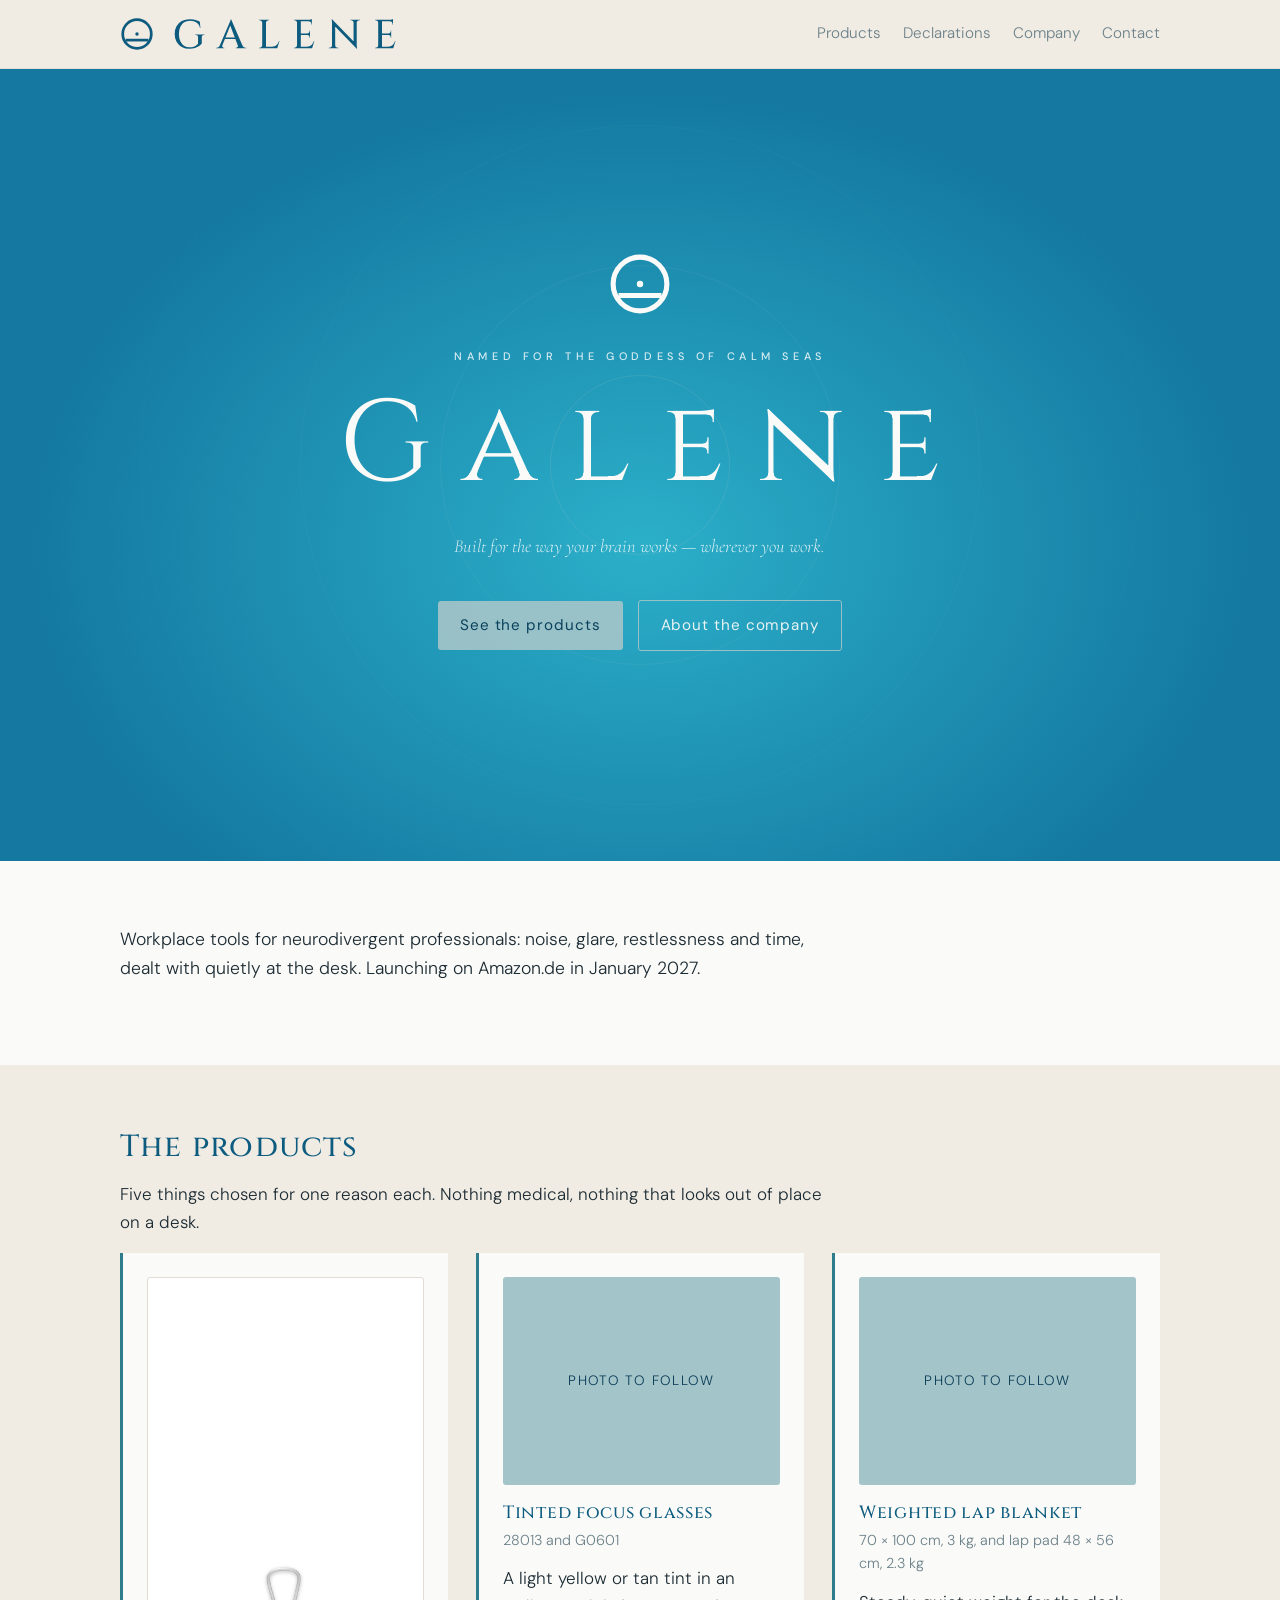
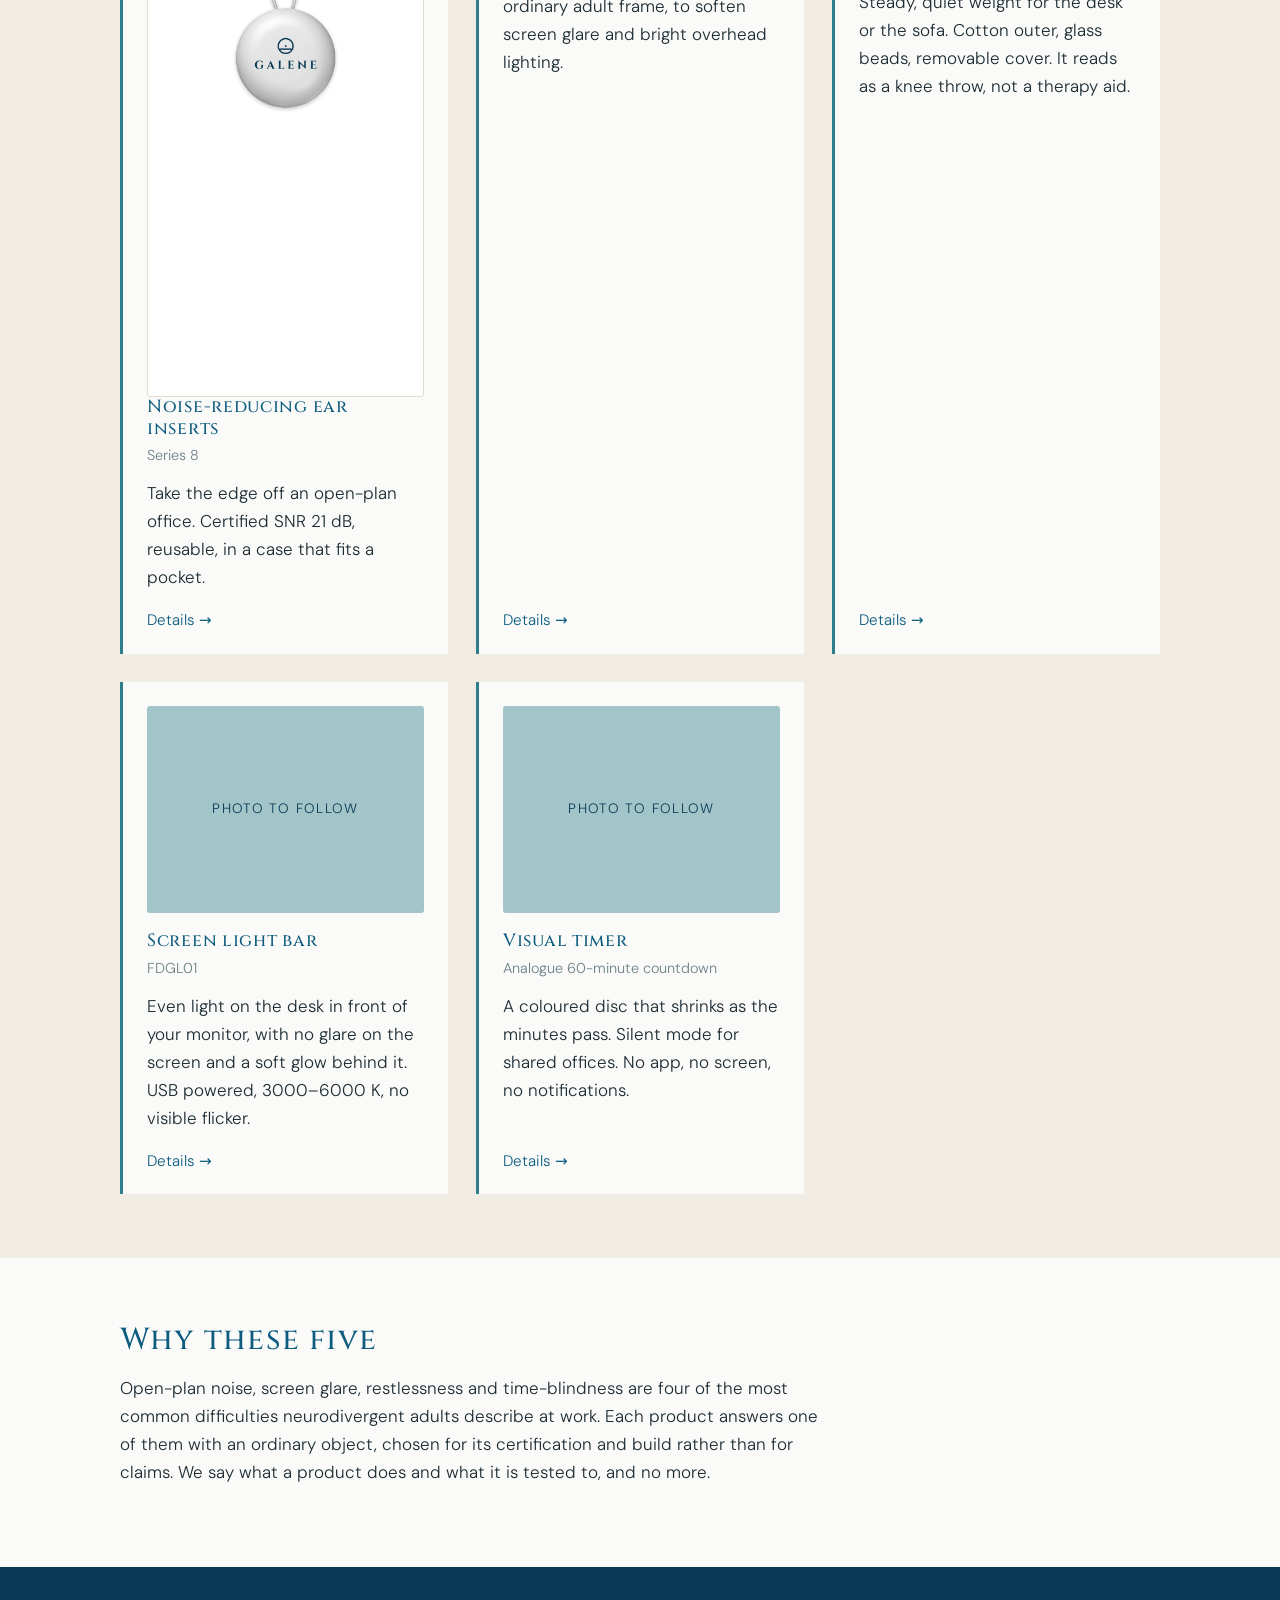
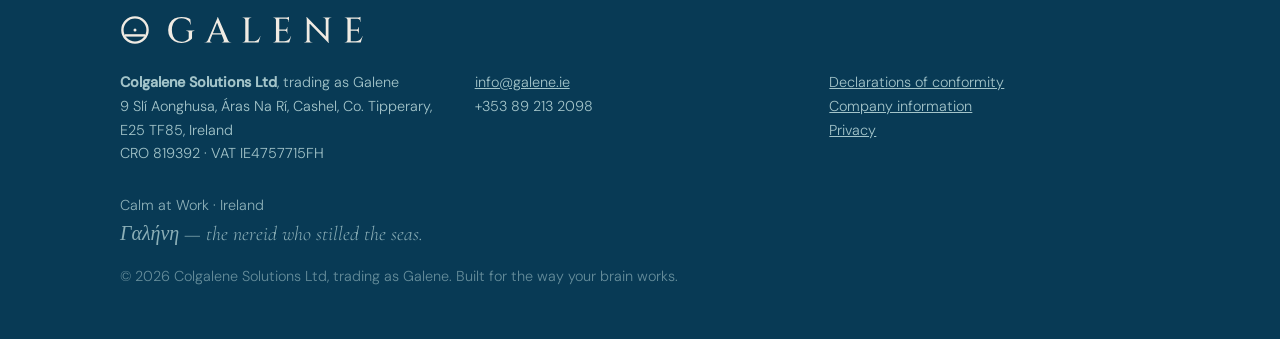
==== index.html @ ad770097 "deploy 4 Nov 2026 (images)" ====
<!doctype html><html lang="en"><head><meta charset="utf-8"><meta name="viewport" content="width=device-width,initial-scale=1">
<title>Galene — built for the way your brain works</title><meta name="description" content="Workplace tools for neurodivergent professionals. Ear inserts, tinted focus glasses, weighted lap blanket, screen light bar and visual timer. Launching on Amazon.de January 2027."><link rel="canonical" href="https://galene.ie/">
<link rel="icon" href="/assets/img/favicon.ico" sizes="32x32"><link rel="icon" href="/assets/img/favicon-32.svg" type="image/svg+xml"><link rel="apple-touch-icon" href="/assets/img/icon-180.png">
<link rel="stylesheet" href="/assets/fonts/fonts.css">
<style>
:root{--tide:#0D5C7F;--tide-mid:#1680A6;--deep:#083A55;--teal:#2E7D8C;--seafoam:#A3C4C9;--linen:#F0EBE3;--white:#FAFAF8;--stone:#6B8089;--ink:#1C2B33;--sand:#C4A882}
*{box-sizing:border-box}
body{margin:0;background:var(--linen);color:var(--ink);font:300 17px/1.65 "DM Sans",system-ui,sans-serif}
h1,h2,h3{font-family:Cinzel,serif;font-weight:500;color:var(--tide);letter-spacing:.04em;line-height:1.2;margin:0 0 .5em}
h1{font-size:clamp(1.9rem,4vw,2.9rem)}h2{font-size:clamp(1.4rem,2.6vw,1.9rem)}h3{font-size:1.1rem}
a{color:var(--tide)}p{margin:0 0 1em}
.wrap{max-width:1080px;margin:0 auto;padding:0 20px}
header{background:var(--linen);border-bottom:1px solid #e2dcd2;position:sticky;top:0;z-index:5}
.hdr{display:flex;align-items:center;justify-content:space-between;height:68px;gap:16px}
.hdr img{height:34px;display:block}
nav{display:flex;gap:22px;font-size:.95rem}nav a{color:var(--stone);text-decoration:none}nav a:hover,nav a.on{color:var(--tide)}
.hero{background:radial-gradient(ellipse at 50% 60%,#2BAFC9 0%,#1478A0 68%);color:var(--white);position:relative;overflow:hidden;padding:88px 0 96px}.hero .wrap{position:relative}
.hero h1{color:var(--white)}.hero p{max-width:40rem;font-size:1.15rem;opacity:.92}
.ripples{position:absolute;inset:0;display:flex;align-items:center;justify-content:center;pointer-events:none}.ripple{position:absolute;border-radius:50%;border:1px solid rgba(163,196,201,.18)}.ripple:nth-child(1){width:180px;height:180px}.ripple:nth-child(2){width:400px;height:400px;opacity:.55}.ripple:nth-child(3){width:680px;height:680px;opacity:.28}.ripple:nth-child(4){width:1000px;height:1000px;opacity:.12}.hero-home{min-height:88vh;display:flex;align-items:center;text-align:center}.hero-home .wrap{display:flex;flex-direction:column;align-items:center}.hero-mark{width:64px;height:64px;margin-bottom:32px}.hero-title{font-family:Cinzel,serif;font-weight:400;font-size:clamp(3.2rem,9vw,8rem);letter-spacing:.28em;color:var(--white);line-height:1;margin:0 0 28px;padding-left:.28em}.hero-sub{font-family:"Cormorant Garamond",serif;font-style:italic;font-weight:300;font-size:clamp(1.25rem,2.5vw,1.9rem);color:rgba(255,255,255,.88);line-height:1.55;max-width:540px;margin:0 auto 40px}.quote{font-family:"Cormorant Garamond",serif;font-style:italic;font-size:1.25rem;color:var(--stone)}
.eyebrow{font-size:.68rem;font-weight:500;letter-spacing:.42em;text-transform:uppercase;color:rgba(255,255,255,.82);margin-bottom:22px}
.btn{display:inline-block;padding:12px 22px;border-radius:3px;text-decoration:none;font-weight:400;letter-spacing:.06em;font-size:.95rem}
.btn-sea{background:var(--seafoam);color:var(--deep)}.btn-sea:hover{background:var(--white)}
.btn-dark{background:var(--tide);color:var(--white)}.btn-dark:hover{background:var(--teal)}
.btn-ghost{border:1px solid var(--seafoam);color:var(--white)}.btn-ghost:hover{border-color:var(--white)}
.btn[aria-disabled]{opacity:.55;cursor:default}
section{padding:64px 0}section.alt{background:var(--white)}
.grid{display:grid;gap:28px;grid-template-columns:repeat(auto-fit,minmax(260px,1fr))}
.card{background:var(--white);border-left:3px solid var(--teal);padding:24px 24px 20px;display:flex;flex-direction:column}
.card h3{margin-bottom:.25em}.card .sub{color:var(--stone);font-size:.9rem;margin-bottom:.8em}.card p{flex:1}
.card a.more{text-decoration:none;font-size:.95rem}
.ph{background:var(--seafoam);aspect-ratio:4/3;border-radius:3px;display:flex;align-items:center;justify-content:center;color:var(--deep);font-size:.85rem;letter-spacing:.1em;text-transform:uppercase;margin-bottom:18px}
.ph-img{width:100%;aspect-ratio:4/3;object-fit:contain;background:#fff;border-radius:3px;border:1px solid #e2dcd2;display:block}.pfig{margin:0}.pfig img{width:100%;height:auto;aspect-ratio:1;object-fit:contain;background:#fff;border-radius:3px;border:1px solid #e2dcd2;display:block}.pfig figcaption{margin-top:8px}
dl.facts{display:grid;grid-template-columns:max-content 1fr;gap:8px 22px;margin:0}dl.facts dt{color:var(--stone);font-weight:400}dl.facts dd{margin:0}
.note{background:var(--white);border-left:3px solid var(--sand);padding:16px 20px;margin:24px 0}
table{border-collapse:collapse;width:100%;font-size:.95rem}th,td{text-align:left;vertical-align:top;padding:10px 12px;border-bottom:1px solid #e2dcd2}th{color:var(--stone);font-weight:400}
footer{background:var(--deep);color:var(--seafoam);padding:48px 0 36px;font-size:.9rem}
footer img{height:30px;margin-bottom:18px}footer a{color:var(--seafoam)}footer .cols{display:grid;gap:24px;grid-template-columns:repeat(auto-fit,minmax(220px,1fr))}
.small{font-size:.85rem;color:var(--stone)}
@media(max-width:720px){.hero-home{min-height:70vh}.hdr{height:auto;padding:10px 20px;flex-wrap:wrap}.hdr img{height:24px}nav{gap:12px;font-size:.82rem;flex-wrap:wrap}.hero{padding:60px 0 64px}.rings{display:none}dl.facts{grid-template-columns:1fr}}
</style></head><body>
<header><div class="wrap hdr"><a href="/"><img src="/assets/img/galene-lockup-horizontal-tide.svg" alt="Galene"></a><nav><a href="/products/">Products</a><a href="/doc/">Declarations</a><a href="/company/">Company</a><a href="/contact/">Contact</a></nav></div></header>
<div class="hero hero-home"><div class="ripples" aria-hidden="true"><div class="ripple"></div><div class="ripple"></div><div class="ripple"></div><div class="ripple"></div></div><div class="wrap"><svg class="hero-mark" viewBox="0 0 100 100" aria-hidden="true"><circle cx="50" cy="50" r="42" fill="none" stroke="#FAFAF8" stroke-width="8"/><line x1="16.534" y1="68" x2="83.466" y2="68" stroke="#FAFAF8" stroke-width="8"/><circle cx="50" cy="50" r="5" fill="#FAFAF8"/></svg><div class="eyebrow">Named for the goddess of calm seas</div><h1 class="hero-title">Galene</h1><p class="hero-sub">Built for the way your brain works — wherever you work.</p><p><a class="btn btn-sea" href="/products/">See the products</a> &nbsp; <a class="btn btn-ghost" href="/company/">About the company</a></p></div></div><section class="alt"><div class="wrap"><p style="max-width:44rem;font-size:1.1rem">Workplace tools for neurodivergent professionals: noise, glare, restlessness and time, dealt with quietly at the desk. Launching on Amazon.de in January 2027.</p></div></section><section><div class="wrap"><h2>The products</h2><p style="max-width:44rem">Five things chosen for one reason each. Nothing medical, nothing that looks out of place on a desk.</p><div class="grid"><div class="card"><img class="ph-img" src="/assets/img/products/ear-inserts-card.jpg" alt="Noise-reducing ear inserts" loading="lazy" width="960" height="720"><h3>Noise-reducing ear inserts</h3><div class="sub">Series 8</div><p>Take the edge off an open-plan office. Certified SNR 21 dB, reusable, in a case that fits a pocket.</p><a class="more" href="/products/ear-inserts/">Details →</a></div><div class="card"><div class="ph">Photo to follow</div><h3>Tinted focus glasses</h3><div class="sub">28013 and G0601</div><p>A light yellow or tan tint in an ordinary adult frame, to soften screen glare and bright overhead lighting.</p><a class="more" href="/products/focus-glasses/">Details →</a></div><div class="card"><div class="ph">Photo to follow</div><h3>Weighted lap blanket</h3><div class="sub">70 × 100 cm, 3 kg, and lap pad 48 × 56 cm, 2.3 kg</div><p>Steady, quiet weight for the desk or the sofa. Cotton outer, glass beads, removable cover. It reads as a knee throw, not a therapy aid.</p><a class="more" href="/products/weighted-lap-blanket/">Details →</a></div><div class="card"><div class="ph">Photo to follow</div><h3>Screen light bar</h3><div class="sub">FDGL01</div><p>Even light on the desk in front of your monitor, with no glare on the screen and a soft glow behind it. USB powered, 3000–6000 K, no visible flicker.</p><a class="more" href="/products/screen-light-bar/">Details →</a></div><div class="card"><div class="ph">Photo to follow</div><h3>Visual timer</h3><div class="sub">Analogue 60-minute countdown</div><p>A coloured disc that shrinks as the minutes pass. Silent mode for shared offices. No app, no screen, no notifications.</p><a class="more" href="/products/visual-timer/">Details →</a></div></div></div></section><section class="alt"><div class="wrap"><h2>Why these five</h2><p style="max-width:44rem">Open-plan noise, screen glare, restlessness and time-blindness are four of the most common difficulties neurodivergent adults describe at work. Each product answers one of them with an ordinary object, chosen for its certification and build rather than for claims. We say what a product does and what it is tested to, and no more.</p></div></section>
<footer><div class="wrap"><img src="/assets/img/galene-lockup-horizontal-linen.svg" alt="Galene"><div class="cols">
<div><strong>Colgalene Solutions Ltd</strong>, trading as Galene<br>9 Slí Aonghusa, Áras Na Rí, Cashel, Co. Tipperary, E25 TF85, Ireland<br>CRO 819392 · VAT IE4757715FH</div>
<div><a href="mailto:info@galene.ie">info@galene.ie</a><br>+353 89 213 2098</div>
<div><a href="/doc/">Declarations of conformity</a><br><a href="/company/">Company information</a><br><a href="/privacy/">Privacy</a></div>
</div><p style="margin-top:28px;opacity:.85">Calm at Work · Ireland<br><span class="quote" style="color:var(--seafoam)">Γαλήνη — the nereid who stilled the seas.</span></p><p style="opacity:.6">© 2026 Colgalene Solutions Ltd, trading as Galene. Built for the way your brain works.</p></div></footer>
</body></html>
---- assets/fonts/fonts.css ----
/* latin-ext */
@font-face {
  font-family: 'Cinzel';
  font-style: normal;
  font-weight: 400;
  font-display: swap;
  src:url(/assets/fonts/Cinzel-normal-400-latin-ext.woff2) format('woff2');
  unicode-range: U+0100-02BA, U+02BD-02C5, U+02C7-02CC, U+02CE-02D7, U+02DD-02FF, U+0304, U+0308, U+0329, U+1D00-1DBF, U+1E00-1E9F, U+1EF2-1EFF, U+2020, U+20A0-20AB, U+20AD-20C4, U+2113, U+2C60-2C7F, U+A720-A7FF;
}
/* latin */
@font-face {
  font-family: 'Cinzel';
  font-style: normal;
  font-weight: 400;
  font-display: swap;
  src:url(/assets/fonts/Cinzel-normal-400-latin.woff2) format('woff2');
  unicode-range: U+0000-00FF, U+0131, U+0152-0153, U+02BB-02BC, U+02C6, U+02DA, U+02DC, U+0304, U+0308, U+0329, U+2000-206F, U+20AC, U+2122, U+2191, U+2193, U+2212, U+2215, U+FEFF, U+FFFD;
}
/* latin-ext */
@font-face {
  font-family: 'Cinzel';
  font-style: normal;
  font-weight: 500;
  font-display: swap;
  src:url(/assets/fonts/Cinzel-normal-500-latin-ext.woff2) format('woff2');
  unicode-range: U+0100-02BA, U+02BD-02C5, U+02C7-02CC, U+02CE-02D7, U+02DD-02FF, U+0304, U+0308, U+0329, U+1D00-1DBF, U+1E00-1E9F, U+1EF2-1EFF, U+2020, U+20A0-20AB, U+20AD-20C4, U+2113, U+2C60-2C7F, U+A720-A7FF;
}
/* latin */
@font-face {
  font-family: 'Cinzel';
  font-style: normal;
  font-weight: 500;
  font-display: swap;
  src:url(/assets/fonts/Cinzel-normal-500-latin.woff2) format('woff2');
  unicode-range: U+0000-00FF, U+0131, U+0152-0153, U+02BB-02BC, U+02C6, U+02DA, U+02DC, U+0304, U+0308, U+0329, U+2000-206F, U+20AC, U+2122, U+2191, U+2193, U+2212, U+2215, U+FEFF, U+FFFD;
}
/* latin-ext */
@font-face {
  font-family: 'Cinzel';
  font-style: normal;
  font-weight: 700;
  font-display: swap;
  src:url(/assets/fonts/Cinzel-normal-700-latin-ext.woff2) format('woff2');
  unicode-range: U+0100-02BA, U+02BD-02C5, U+02C7-02CC, U+02CE-02D7, U+02DD-02FF, U+0304, U+0308, U+0329, U+1D00-1DBF, U+1E00-1E9F, U+1EF2-1EFF, U+2020, U+20A0-20AB, U+20AD-20C4, U+2113, U+2C60-2C7F, U+A720-A7FF;
}
/* latin */
@font-face {
  font-family: 'Cinzel';
  font-style: normal;
  font-weight: 700;
  font-display: swap;
  src:url(/assets/fonts/Cinzel-normal-700-latin.woff2) format('woff2');
  unicode-range: U+0000-00FF, U+0131, U+0152-0153, U+02BB-02BC, U+02C6, U+02DA, U+02DC, U+0304, U+0308, U+0329, U+2000-206F, U+20AC, U+2122, U+2191, U+2193, U+2212, U+2215, U+FEFF, U+FFFD;
}
/* latin-ext */
@font-face {
  font-family: 'Cormorant Garamond';
  font-style: italic;
  font-weight: 300;
  font-display: swap;
  src:url(/assets/fonts/CormorantGaramond-italic-300-latin-ext.woff2) format('woff2');
  unicode-range: U+0100-02BA, U+02BD-02C5, U+02C7-02CC, U+02CE-02D7, U+02DD-02FF, U+0304, U+0308, U+0329, U+1D00-1DBF, U+1E00-1E9F, U+1EF2-1EFF, U+2020, U+20A0-20AB, U+20AD-20C4, U+2113, U+2C60-2C7F, U+A720-A7FF;
}
/* latin */
@font-face {
  font-family: 'Cormorant Garamond';
  font-style: italic;
  font-weight: 300;
  font-display: swap;
  src:url(/assets/fonts/CormorantGaramond-italic-300-latin.woff2) format('woff2');
  unicode-range: U+0000-00FF, U+0131, U+0152-0153, U+02BB-02BC, U+02C6, U+02DA, U+02DC, U+0304, U+0308, U+0329, U+2000-206F, U+20AC, U+2122, U+2191, U+2193, U+2212, U+2215, U+FEFF, U+FFFD;
}
/* latin-ext */
@font-face {
  font-family: 'DM Sans';
  font-style: normal;
  font-weight: 300;
  font-display: swap;
  src:url(/assets/fonts/DMSans-normal-300-latin-ext.woff2) format('woff2');
  unicode-range: U+0100-02BA, U+02BD-02C5, U+02C7-02CC, U+02CE-02D7, U+02DD-02FF, U+0304, U+0308, U+0329, U+1D00-1DBF, U+1E00-1E9F, U+1EF2-1EFF, U+2020, U+20A0-20AB, U+20AD-20C4, U+2113, U+2C60-2C7F, U+A720-A7FF;
}
/* latin */
@font-face {
  font-family: 'DM Sans';
  font-style: normal;
  font-weight: 300;
  font-display: swap;
  src:url(/assets/fonts/DMSans-normal-300-latin.woff2) format('woff2');
  unicode-range: U+0000-00FF, U+0131, U+0152-0153, U+02BB-02BC, U+02C6, U+02DA, U+02DC, U+0304, U+0308, U+0329, U+2000-206F, U+20AC, U+2122, U+2191, U+2193, U+2212, U+2215, U+FEFF, U+FFFD;
}
/* latin-ext */
@font-face {
  font-family: 'DM Sans';
  font-style: normal;
  font-weight: 400;
  font-display: swap;
  src:url(/assets/fonts/DMSans-normal-400-latin-ext.woff2) format('woff2');
  unicode-range: U+0100-02BA, U+02BD-02C5, U+02C7-02CC, U+02CE-02D7, U+02DD-02FF, U+0304, U+0308, U+0329, U+1D00-1DBF, U+1E00-1E9F, U+1EF2-1EFF, U+2020, U+20A0-20AB, U+20AD-20C4, U+2113, U+2C60-2C7F, U+A720-A7FF;
}
/* latin */
@font-face {
  font-family: 'DM Sans';
  font-style: normal;
  font-weight: 400;
  font-display: swap;
  src:url(/assets/fonts/DMSans-normal-400-latin.woff2) format('woff2');
  unicode-range: U+0000-00FF, U+0131, U+0152-0153, U+02BB-02BC, U+02C6, U+02DA, U+02DC, U+0304, U+0308, U+0329, U+2000-206F, U+20AC, U+2122, U+2191, U+2193, U+2212, U+2215, U+FEFF, U+FFFD;
}
/* latin-ext */
@font-face {
  font-family: 'DM Sans';
  font-style: normal;
  font-weight: 500;
  font-display: swap;
  src:url(/assets/fonts/DMSans-normal-500-latin-ext.woff2) format('woff2');
  unicode-range: U+0100-02BA, U+02BD-02C5, U+02C7-02CC, U+02CE-02D7, U+02DD-02FF, U+0304, U+0308, U+0329, U+1D00-1DBF, U+1E00-1E9F, U+1EF2-1EFF, U+2020, U+20A0-20AB, U+20AD-20C4, U+2113, U+2C60-2C7F, U+A720-A7FF;
}
/* latin */
@font-face {
  font-family: 'DM Sans';
  font-style: normal;
  font-weight: 500;
  font-display: swap;
  src:url(/assets/fonts/DMSans-normal-500-latin.woff2) format('woff2');
  unicode-range: U+0000-00FF, U+0131, U+0152-0153, U+02BB-02BC, U+02C6, U+02DA, U+02DC, U+0304, U+0308, U+0329, U+2000-206F, U+20AC, U+2122, U+2191, U+2193, U+2212, U+2215, U+FEFF, U+FFFD;
}
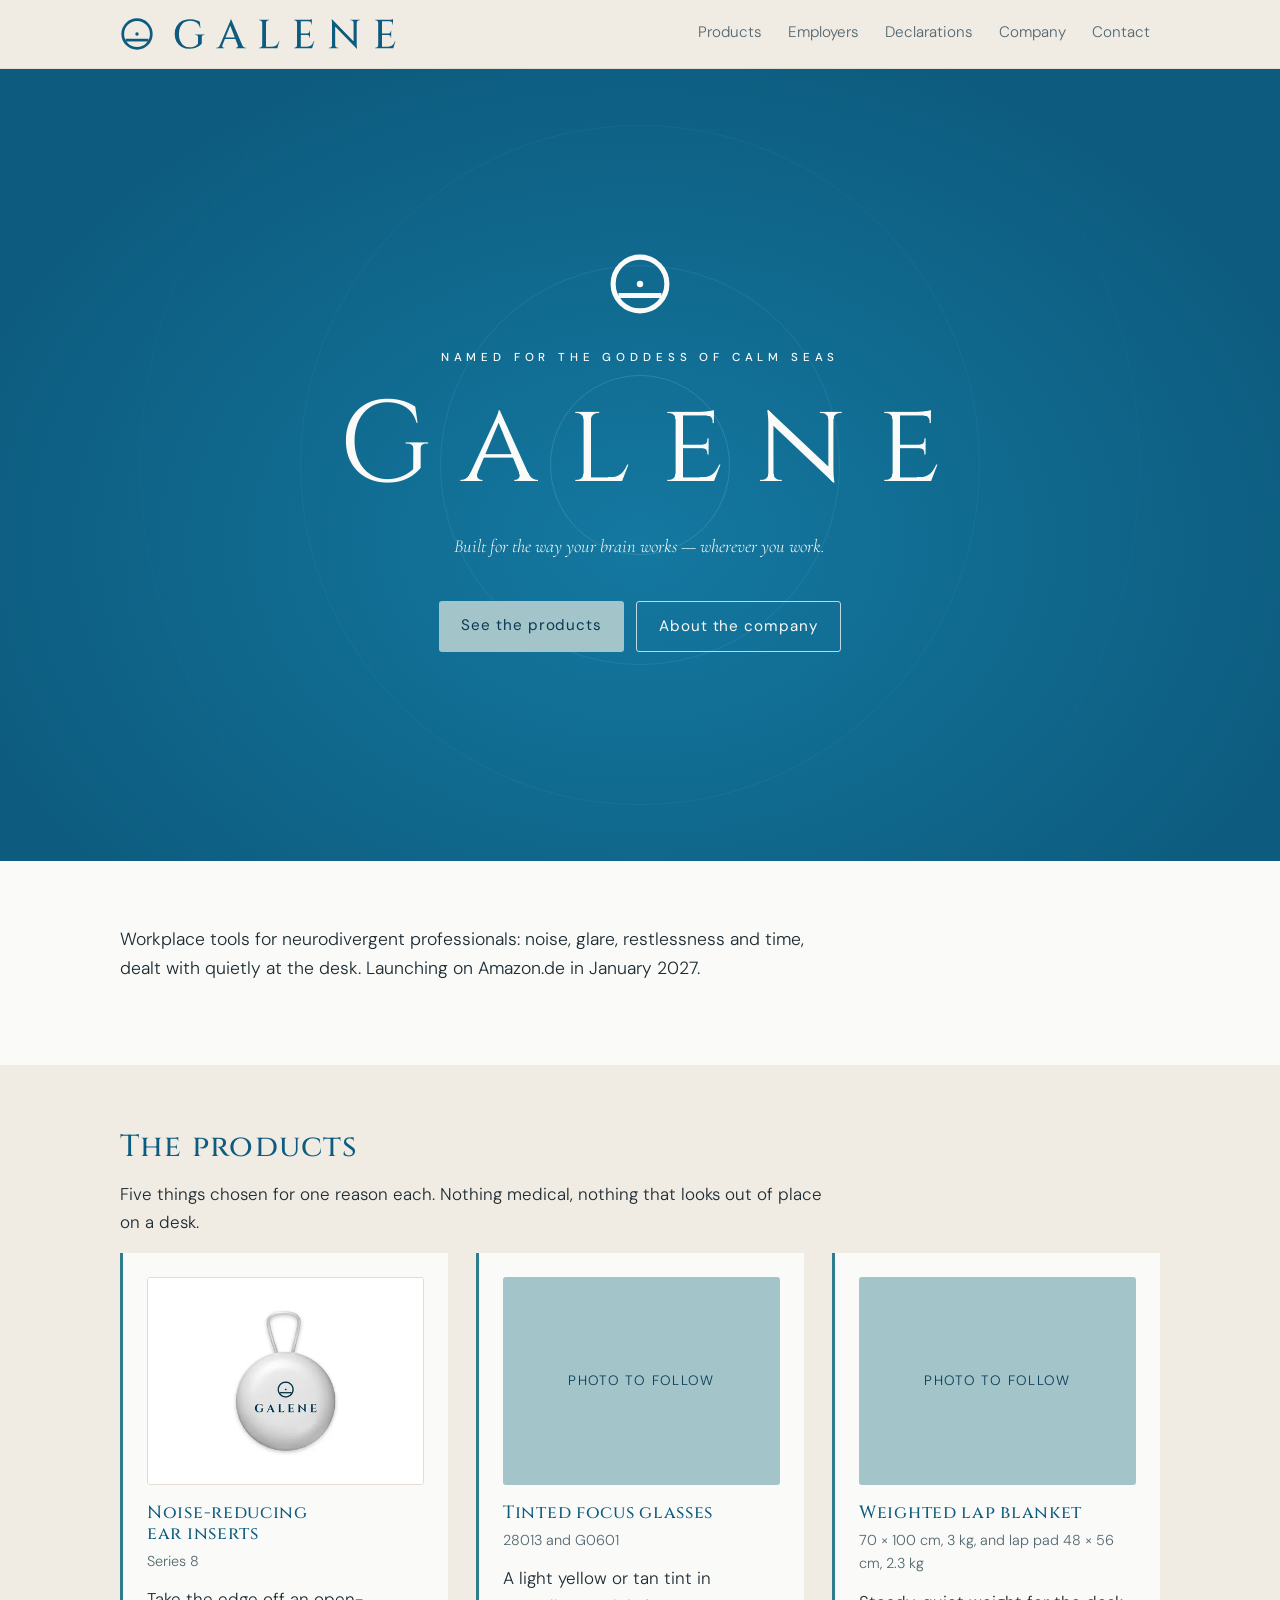
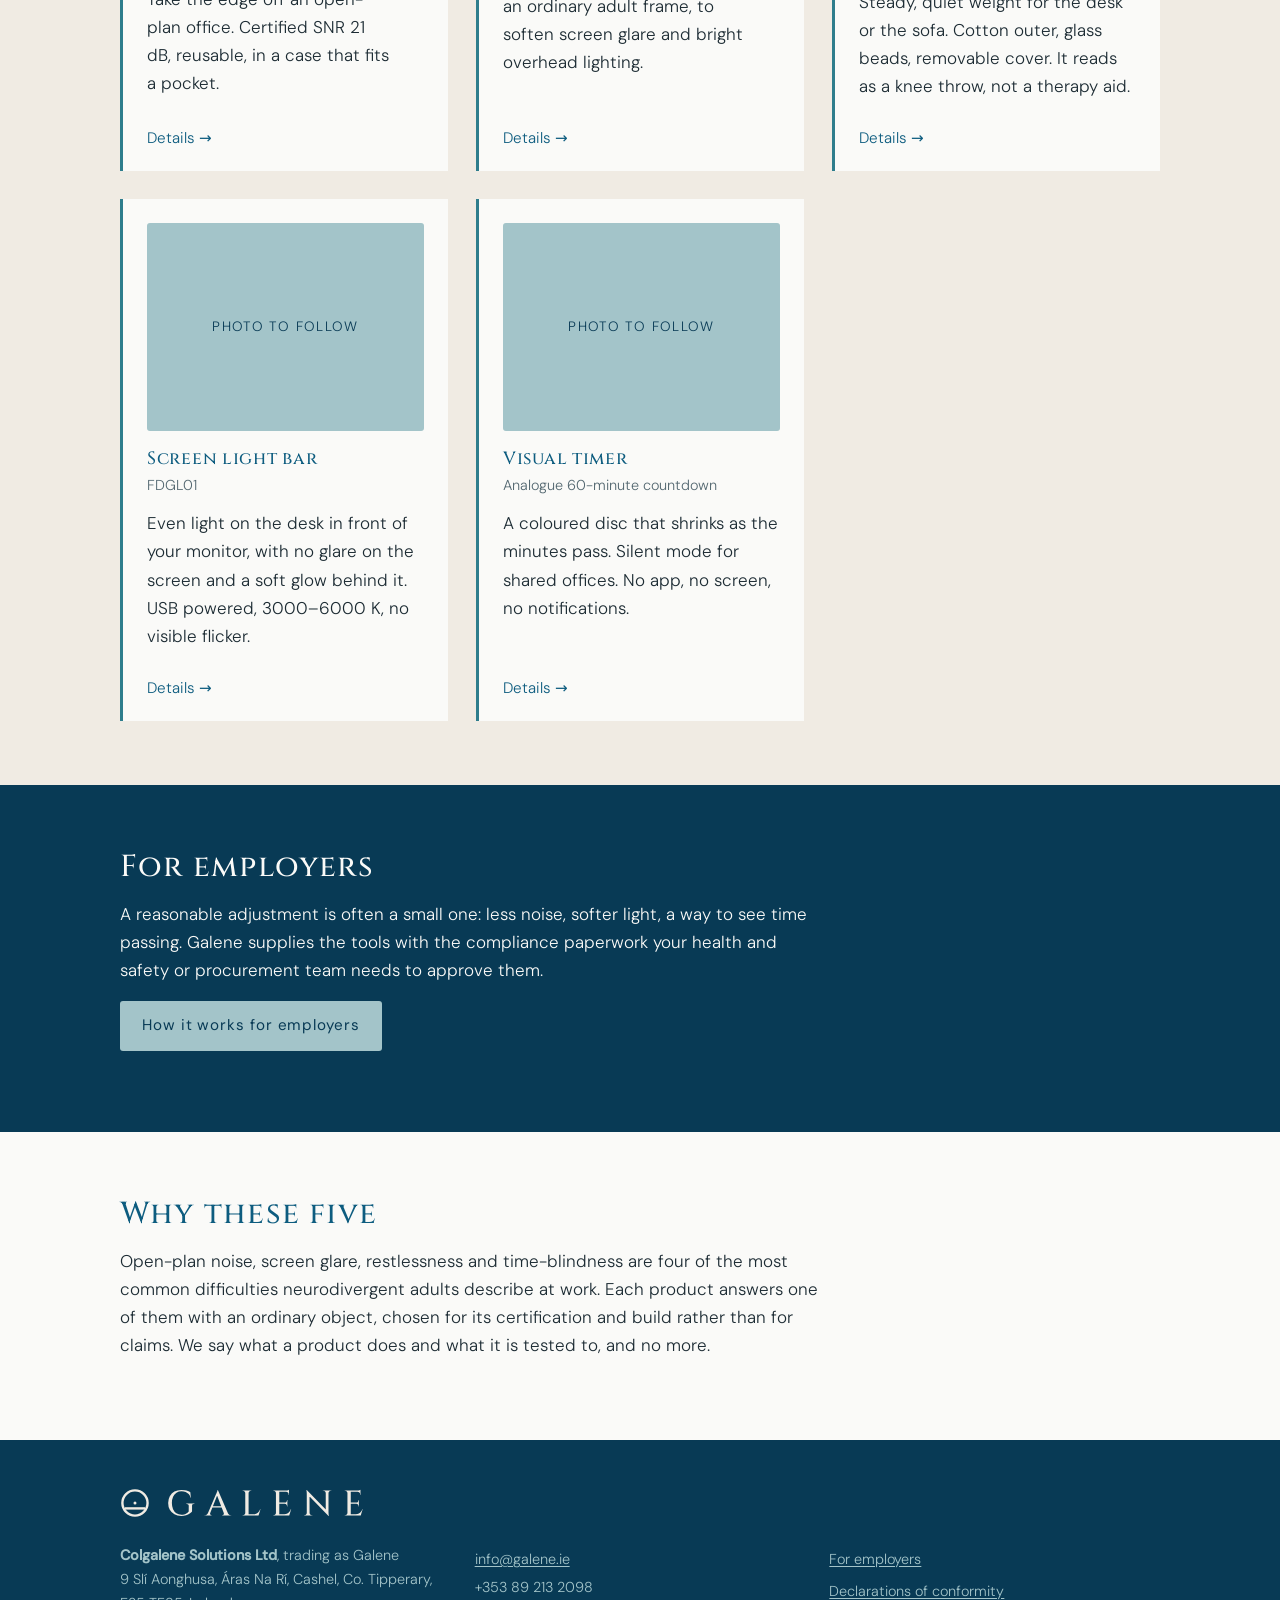
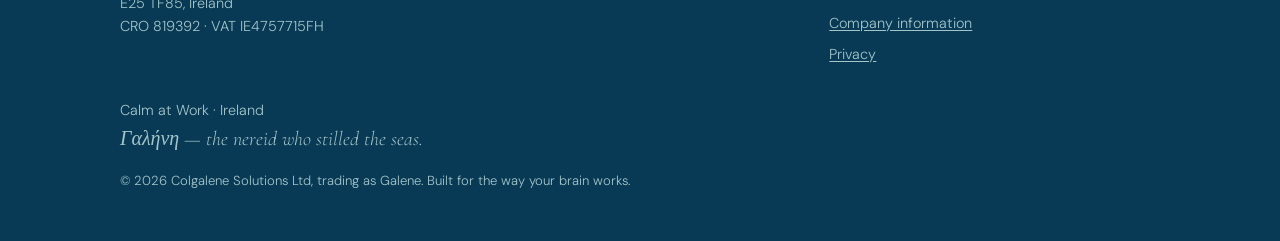
==== commit b5ced50e: "deploy 21 Nov 2026" ====
--- a/index.html
+++ b/index.html
@@ -1,48 +1,66 @@
 <!doctype html><html lang="en"><head><meta charset="utf-8"><meta name="viewport" content="width=device-width,initial-scale=1">
 <title>Galene — built for the way your brain works</title><meta name="description" content="Workplace tools for neurodivergent professionals. Ear inserts, tinted focus glasses, weighted lap blanket, screen light bar and visual timer. Launching on Amazon.de January 2027."><link rel="canonical" href="https://galene.ie/">
 <link rel="icon" href="/assets/img/favicon.ico" sizes="32x32"><link rel="icon" href="/assets/img/favicon-32.svg" type="image/svg+xml"><link rel="apple-touch-icon" href="/assets/img/icon-180.png">
-<link rel="stylesheet" href="/assets/fonts/fonts.css">
-<style>
-:root{--tide:#0D5C7F;--tide-mid:#1680A6;--deep:#083A55;--teal:#2E7D8C;--seafoam:#A3C4C9;--linen:#F0EBE3;--white:#FAFAF8;--stone:#6B8089;--ink:#1C2B33;--sand:#C4A882}
+<meta http-equiv="Content-Security-Policy" content="default-src 'none'; style-src 'unsafe-inline'; img-src 'self' data:; font-src 'self'; connect-src 'self'; script-src 'inline-speculation-rules'; manifest-src 'self'; base-uri 'self'; form-action 'none'"><meta name="referrer" content="strict-origin-when-cross-origin"><meta name="theme-color" content="#F0EBE3"><meta name="color-scheme" content="light"><meta property="og:type" content="website"><meta property="og:site_name" content="Galene"><meta property="og:title" content="Galene — built for the way your brain works"><meta property="og:description" content="Workplace tools for neurodivergent professionals. Ear inserts, tinted focus glasses, weighted lap blanket, screen light bar and visual timer. Launching on Amazon.de January 2027."><meta property="og:url" content="https://galene.ie/"><meta property="og:image" content="https://galene.ie/assets/img/icon-512.png"><meta name="twitter:card" content="summary">
+<link rel="preload" as="font" type="font/woff2" href="/assets/fonts/DMSans-normal-400-latin.woff2" crossorigin><link rel="preload" as="font" type="font/woff2" href="/assets/fonts/Cinzel-normal-400-latin.woff2" crossorigin>
+<style>/* latin-ext */ @font-face { font-family: 'Cinzel'; font-style: normal; font-weight: 400 700; font-display: swap; src:url(/assets/fonts/Cinzel-normal-400-latin-ext.woff2) format('woff2'); unicode-range: U+0100-02BA, U+02BD-02C5, U+02C7-02CC, U+02CE-02D7, U+02DD-02FF, U+0304, U+0308, U+0329, U+1D00-1DBF, U+1E00-1E9F, U+1EF2-1EFF, U+2020, U+20A0-20AB, U+20AD-20C4, U+2113, U+2C60-2C7F, U+A720-A7FF; } /* latin */ @font-face { font-family: 'Cinzel'; font-style: normal; font-weight: 400 700; font-display: swap; src:url(/assets/fonts/Cinzel-normal-400-latin.woff2) format('woff2'); unicode-range: U+0000-00FF, U+0131, U+0152-0153, U+02BB-02BC, U+02C6, U+02DA, U+02DC, U+0304, U+0308, U+0329, U+2000-206F, U+20AC, U+2122, U+2191, U+2193, U+2212, U+2215, U+FEFF, U+FFFD; } /* latin-ext */ @font-face { font-family: 'Cormorant Garamond'; font-style: italic; font-weight: 300; font-display: swap; src:url(/assets/fonts/CormorantGaramond-italic-300-latin-ext.woff2) format('woff2'); unicode-range: U+0100-02BA, U+02BD-02C5, U+02C7-02CC, U+02CE-02D7, U+02DD-02FF, U+0304, U+0308, U+0329, U+1D00-1DBF, U+1E00-1E9F, U+1EF2-1EFF, U+2020, U+20A0-20AB, U+20AD-20C4, U+2113, U+2C60-2C7F, U+A720-A7FF; } /* latin */ @font-face { font-family: 'Cormorant Garamond'; font-style: italic; font-weight: 300; font-display: swap; src:url(/assets/fonts/CormorantGaramond-italic-300-latin.woff2) format('woff2'); unicode-range: U+0000-00FF, U+0131, U+0152-0153, U+02BB-02BC, U+02C6, U+02DA, U+02DC, U+0304, U+0308, U+0329, U+2000-206F, U+20AC, U+2122, U+2191, U+2193, U+2212, U+2215, U+FEFF, U+FFFD; } /* latin-ext */ @font-face { font-family: 'DM Sans'; font-style: normal; font-weight: 300 500; font-display: swap; src:url(/assets/fonts/DMSans-normal-400-latin-ext.woff2) format('woff2'); unicode-range: U+0100-02BA, U+02BD-02C5, U+02C7-02CC, U+02CE-02D7, U+02DD-02FF, U+0304, U+0308, U+0329, U+1D00-1DBF, U+1E00-1E9F, U+1EF2-1EFF, U+2020, U+20A0-20AB, U+20AD-20C4, U+2113, U+2C60-2C7F, U+A720-A7FF; } /* latin */ @font-face { font-family: 'DM Sans'; font-style: normal; font-weight: 300 500; font-display: swap; src:url(/assets/fonts/DMSans-normal-400-latin.woff2) format('woff2'); unicode-range: U+0000-00FF, U+0131, U+0152-0153, U+02BB-02BC, U+02C6, U+02DA, U+02DC, U+0304, U+0308, U+0329, U+2000-206F, U+20AC, U+2122, U+2191, U+2193, U+2212, U+2215, U+FEFF, U+FFFD; }
+:root{--tide:#0D5C7F;--tide-mid:#1478A0;--deep:#083A55;--teal:#2E7D8C;--seafoam:#A3C4C9;--linen:#F0EBE3;--white:#FAFAF8;--stone:#536770;--ink:#1C2B33;--sand:#C4A882;--line:#e2dcd2;color-scheme:light}
 *{box-sizing:border-box}
-body{margin:0;background:var(--linen);color:var(--ink);font:300 17px/1.65 "DM Sans",system-ui,sans-serif}
-h1,h2,h3{font-family:Cinzel,serif;font-weight:500;color:var(--tide);letter-spacing:.04em;line-height:1.2;margin:0 0 .5em}
-h1{font-size:clamp(1.9rem,4vw,2.9rem)}h2{font-size:clamp(1.4rem,2.6vw,1.9rem)}h3{font-size:1.1rem}
-a{color:var(--tide)}p{margin:0 0 1em}
+html{-webkit-text-size-adjust:100%;text-size-adjust:100%;scroll-padding-top:100px}
+body{margin:0;background:var(--linen);color:var(--ink);font:300 1.0625rem/1.65 "DM Sans",system-ui,sans-serif}
+h1,h2,h3{font-family:Cinzel,serif;font-weight:500;color:var(--tide);letter-spacing:.04em;line-height:1.2;margin:0 0 .5em;text-wrap:balance}
+h1{font-size:clamp(1.9rem,4vw,2.9rem)}h2{font-size:clamp(1.4rem,2.6vw,1.9rem)}h3,.h3{font-size:1.1rem}
+a{color:var(--tide);text-underline-offset:.15em}p{margin:0 0 1em;text-wrap:pretty}
+:focus-visible{outline:2px solid var(--tide);outline-offset:3px;border-radius:2px}.hero :focus-visible,footer :focus-visible{outline-color:var(--white)}
+.skip{position:absolute;left:12px;top:-80px;background:var(--deep);color:var(--white);padding:10px 16px;border-radius:3px;z-index:10;text-decoration:none}.skip:focus{top:12px}
+.vh{position:absolute;width:1px;height:1px;overflow:hidden;clip-path:inset(50%);white-space:nowrap}
 .wrap{max-width:1080px;margin:0 auto;padding:0 20px}
-header{background:var(--linen);border-bottom:1px solid #e2dcd2;position:sticky;top:0;z-index:5}
+header{background:var(--linen);border-bottom:1px solid var(--line);position:sticky;top:0;z-index:5}
 .hdr{display:flex;align-items:center;justify-content:space-between;height:68px;gap:16px}
-.hdr img{height:34px;display:block}
-nav{display:flex;gap:22px;font-size:.95rem}nav a{color:var(--stone);text-decoration:none}nav a:hover,nav a.on{color:var(--tide)}
-.hero{background:radial-gradient(ellipse at 50% 60%,#2BAFC9 0%,#1478A0 68%);color:var(--white);position:relative;overflow:hidden;padding:88px 0 96px}.hero .wrap{position:relative}
-.hero h1{color:var(--white)}.hero p{max-width:40rem;font-size:1.15rem;opacity:.92}
-.ripples{position:absolute;inset:0;display:flex;align-items:center;justify-content:center;pointer-events:none}.ripple{position:absolute;border-radius:50%;border:1px solid rgba(163,196,201,.18)}.ripple:nth-child(1){width:180px;height:180px}.ripple:nth-child(2){width:400px;height:400px;opacity:.55}.ripple:nth-child(3){width:680px;height:680px;opacity:.28}.ripple:nth-child(4){width:1000px;height:1000px;opacity:.12}.hero-home{min-height:88vh;display:flex;align-items:center;text-align:center}.hero-home .wrap{display:flex;flex-direction:column;align-items:center}.hero-mark{width:64px;height:64px;margin-bottom:32px}.hero-title{font-family:Cinzel,serif;font-weight:400;font-size:clamp(3.2rem,9vw,8rem);letter-spacing:.28em;color:var(--white);line-height:1;margin:0 0 28px;padding-left:.28em}.hero-sub{font-family:"Cormorant Garamond",serif;font-style:italic;font-weight:300;font-size:clamp(1.25rem,2.5vw,1.9rem);color:rgba(255,255,255,.88);line-height:1.55;max-width:540px;margin:0 auto 40px}.quote{font-family:"Cormorant Garamond",serif;font-style:italic;font-size:1.25rem;color:var(--stone)}
-.eyebrow{font-size:.68rem;font-weight:500;letter-spacing:.42em;text-transform:uppercase;color:rgba(255,255,255,.82);margin-bottom:22px}
+.hdr img{height:34px;width:auto;display:block}
+nav{display:flex;gap:6px;font-size:.95rem}nav a{color:var(--stone);text-decoration:none;display:inline-flex;align-items:center;min-height:44px;padding:0 10px;border-bottom:2px solid transparent}nav a:hover{color:var(--tide)}nav a[aria-current]{color:var(--tide);border-bottom-color:var(--tide)}
+.hero{background:radial-gradient(ellipse at 50% 60%,#1478A0 0%,#0D5C7F 78%);color:var(--white);position:relative;overflow:hidden;padding:88px 0 96px}.hero .wrap{position:relative}
+.hero h1{color:var(--white)}.hero p{max-width:40rem;font-size:1.15rem}
+.ripples{position:absolute;inset:0;display:flex;align-items:center;justify-content:center;pointer-events:none}.ripple{position:absolute;border-radius:50%;border:1px solid rgba(163,196,201,.22)}.ripple:nth-child(1){width:180px;height:180px}.ripple:nth-child(2){width:400px;height:400px;opacity:.55}.ripple:nth-child(3){width:680px;height:680px;opacity:.28}.ripple:nth-child(4){width:1000px;height:1000px;opacity:.12}.hero-home{min-height:88vh;min-height:88svh;display:flex;align-items:center;text-align:center}.hero-home .wrap{display:flex;flex-direction:column;align-items:center}.hero-mark{width:64px;height:64px;margin-bottom:32px}.hero-title{font-family:Cinzel,serif;font-weight:400;font-size:clamp(2.6rem,9vw,8rem);letter-spacing:.28em;color:var(--white);line-height:1;margin:0 0 28px;padding-left:.28em}.hero-sub{font-family:"Cormorant Garamond",serif;font-style:italic;font-weight:300;font-size:clamp(1.3rem,2.5vw,1.9rem);color:var(--white);line-height:1.55;max-width:540px;margin:0 auto 40px}.quote{font-family:"Cormorant Garamond",serif;font-style:italic;font-size:1.25rem;color:var(--stone)}
+.eyebrow{font-size:.72rem;font-weight:500;letter-spacing:.42em;text-transform:uppercase;color:var(--white);margin-bottom:22px}
+.cta{display:flex;gap:12px;flex-wrap:wrap}.hero-home .cta{justify-content:center}
 .btn{display:inline-block;padding:12px 22px;border-radius:3px;text-decoration:none;font-weight:400;letter-spacing:.06em;font-size:.95rem}
 .btn-sea{background:var(--seafoam);color:var(--deep)}.btn-sea:hover{background:var(--white)}
 .btn-dark{background:var(--tide);color:var(--white)}.btn-dark:hover{background:var(--teal)}
-.btn-ghost{border:1px solid var(--seafoam);color:var(--white)}.btn-ghost:hover{border-color:var(--white)}
-.btn[aria-disabled]{opacity:.55;cursor:default}
+.btn-ghost{border:1px solid rgba(250,250,248,.75);color:var(--white)}.btn-ghost:hover{border-color:var(--white);background:rgba(250,250,248,.08)}
+.btn-soon{border:1px dashed rgba(250,250,248,.75);color:var(--white);cursor:default}
 section{padding:64px 0}section.alt{background:var(--white)}
 .grid{display:grid;gap:28px;grid-template-columns:repeat(auto-fit,minmax(260px,1fr))}
-.card{background:var(--white);border-left:3px solid var(--teal);padding:24px 24px 20px;display:flex;flex-direction:column}
-.card h3{margin-bottom:.25em}.card .sub{color:var(--stone);font-size:.9rem;margin-bottom:.8em}.card p{flex:1}
-.card a.more{text-decoration:none;font-size:.95rem}
-.ph{background:var(--seafoam);aspect-ratio:4/3;border-radius:3px;display:flex;align-items:center;justify-content:center;color:var(--deep);font-size:.85rem;letter-spacing:.1em;text-transform:uppercase;margin-bottom:18px}
-.ph-img{width:100%;aspect-ratio:4/3;object-fit:contain;background:#fff;border-radius:3px;border:1px solid #e2dcd2;display:block}.pfig{margin:0}.pfig img{width:100%;height:auto;aspect-ratio:1;object-fit:contain;background:#fff;border-radius:3px;border:1px solid #e2dcd2;display:block}.pfig figcaption{margin-top:8px}
-dl.facts{display:grid;grid-template-columns:max-content 1fr;gap:8px 22px;margin:0}dl.facts dt{color:var(--stone);font-weight:400}dl.facts dd{margin:0}
+.split{display:grid;gap:28px;grid-template-columns:minmax(0,1fr) minmax(0,1fr);align-items:start}
+.card{background:var(--white);border-left:3px solid var(--teal);padding:24px 24px 20px;display:flex;flex-direction:column;transition:transform .2s ease,box-shadow .2s ease}.card:hover{transform:translateY(-2px);box-shadow:0 10px 28px rgba(8,58,85,.09)}
+.card h2,.card h3{margin:0 0 .25em}.card .sub{color:var(--stone);font-size:.9rem;margin-bottom:.8em}.card p{flex:1}
+.card a.more{text-decoration:none;font-size:.95rem;display:inline-flex;align-items:center;min-height:44px;margin-bottom:-10px}.card a.more:hover{text-decoration:underline}
+.ph{background:var(--seafoam);aspect-ratio:4/3;border-radius:3px;display:flex;align-items:center;justify-content:center;color:var(--deep);font-size:.85rem;letter-spacing:.1em;text-transform:uppercase;margin-bottom:18px}.ph-sq{aspect-ratio:1}
+.ph-img{width:100%;height:auto;aspect-ratio:4/3;object-fit:contain;background:#fff;border-radius:3px;border:1px solid var(--line);display:block;margin-bottom:18px}.pfig{margin:0}.pfig img{width:100%;height:auto;aspect-ratio:1;object-fit:contain;background:#fff;border-radius:3px;border:1px solid var(--line);display:block}.pfig figcaption{margin-top:8px}
+dl.facts{display:grid;grid-template-columns:max-content minmax(0,1fr);gap:8px 22px;margin:0}dl.facts dt{color:var(--stone);font-weight:400}dl.facts dd{margin:0;overflow-wrap:anywhere}
 .note{background:var(--white);border-left:3px solid var(--sand);padding:16px 20px;margin:24px 0}
-table{border-collapse:collapse;width:100%;font-size:.95rem}th,td{text-align:left;vertical-align:top;padding:10px 12px;border-bottom:1px solid #e2dcd2}th{color:var(--stone);font-weight:400}
+table{border-collapse:collapse;width:100%;font-size:.95rem}th,td{text-align:left;vertical-align:top;padding:10px 12px;border-bottom:1px solid var(--line);overflow-wrap:anywhere}thead th{color:var(--stone);font-weight:400}tbody th{font-weight:500}tbody th a{display:inline-block;padding:4px 0}
 footer{background:var(--deep);color:var(--seafoam);padding:48px 0 36px;font-size:.9rem}
-footer img{height:30px;margin-bottom:18px}footer a{color:var(--seafoam)}footer .cols{display:grid;gap:24px;grid-template-columns:repeat(auto-fit,minmax(220px,1fr))}
+footer img{height:30px;width:auto;margin-bottom:18px}footer a{color:var(--seafoam);display:inline-block;padding:4px 0}footer .cols{display:grid;gap:24px;grid-template-columns:repeat(auto-fit,minmax(220px,1fr))}footer .tag{margin-top:28px}footer .quote{color:var(--seafoam)}footer .fine{font-size:.82rem}
 .small{font-size:.85rem;color:var(--stone)}
-@media(max-width:720px){.hero-home{min-height:70vh}.hdr{height:auto;padding:10px 20px;flex-wrap:wrap}.hdr img{height:24px}nav{gap:12px;font-size:.82rem;flex-wrap:wrap}.hero{padding:60px 0 64px}.rings{display:none}dl.facts{grid-template-columns:1fr}}
-</style></head><body>
-<header><div class="wrap hdr"><a href="/"><img src="/assets/img/galene-lockup-horizontal-tide.svg" alt="Galene"></a><nav><a href="/products/">Products</a><a href="/doc/">Declarations</a><a href="/company/">Company</a><a href="/contact/">Contact</a></nav></div></header>
-<div class="hero hero-home"><div class="ripples" aria-hidden="true"><div class="ripple"></div><div class="ripple"></div><div class="ripple"></div><div class="ripple"></div></div><div class="wrap"><svg class="hero-mark" viewBox="0 0 100 100" aria-hidden="true"><circle cx="50" cy="50" r="42" fill="none" stroke="#FAFAF8" stroke-width="8"/><line x1="16.534" y1="68" x2="83.466" y2="68" stroke="#FAFAF8" stroke-width="8"/><circle cx="50" cy="50" r="5" fill="#FAFAF8"/></svg><div class="eyebrow">Named for the goddess of calm seas</div><h1 class="hero-title">Galene</h1><p class="hero-sub">Built for the way your brain works — wherever you work.</p><p><a class="btn btn-sea" href="/products/">See the products</a> &nbsp; <a class="btn btn-ghost" href="/company/">About the company</a></p></div></div><section class="alt"><div class="wrap"><p style="max-width:44rem;font-size:1.1rem">Workplace tools for neurodivergent professionals: noise, glare, restlessness and time, dealt with quietly at the desk. Launching on Amazon.de in January 2027.</p></div></section><section><div class="wrap"><h2>The products</h2><p style="max-width:44rem">Five things chosen for one reason each. Nothing medical, nothing that looks out of place on a desk.</p><div class="grid"><div class="card"><img class="ph-img" src="/assets/img/products/ear-inserts-card.jpg" alt="Noise-reducing ear inserts" loading="lazy" width="960" height="720"><h3>Noise-reducing ear inserts</h3><div class="sub">Series 8</div><p>Take the edge off an open-plan office. Certified SNR 21 dB, reusable, in a case that fits a pocket.</p><a class="more" href="/products/ear-inserts/">Details →</a></div><div class="card"><div class="ph">Photo to follow</div><h3>Tinted focus glasses</h3><div class="sub">28013 and G0601</div><p>A light yellow or tan tint in an ordinary adult frame, to soften screen glare and bright overhead lighting.</p><a class="more" href="/products/focus-glasses/">Details →</a></div><div class="card"><div class="ph">Photo to follow</div><h3>Weighted lap blanket</h3><div class="sub">70 × 100 cm, 3 kg, and lap pad 48 × 56 cm, 2.3 kg</div><p>Steady, quiet weight for the desk or the sofa. Cotton outer, glass beads, removable cover. It reads as a knee throw, not a therapy aid.</p><a class="more" href="/products/weighted-lap-blanket/">Details →</a></div><div class="card"><div class="ph">Photo to follow</div><h3>Screen light bar</h3><div class="sub">FDGL01</div><p>Even light on the desk in front of your monitor, with no glare on the screen and a soft glow behind it. USB powered, 3000–6000 K, no visible flicker.</p><a class="more" href="/products/screen-light-bar/">Details →</a></div><div class="card"><div class="ph">Photo to follow</div><h3>Visual timer</h3><div class="sub">Analogue 60-minute countdown</div><p>A coloured disc that shrinks as the minutes pass. Silent mode for shared offices. No app, no screen, no notifications.</p><a class="more" href="/products/visual-timer/">Details →</a></div></div></div></section><section class="alt"><div class="wrap"><h2>Why these five</h2><p style="max-width:44rem">Open-plan noise, screen glare, restlessness and time-blindness are four of the most common difficulties neurodivergent adults describe at work. Each product answers one of them with an ordinary object, chosen for its certification and build rather than for claims. We say what a product does and what it is tested to, and no more.</p></div></section>
-<footer><div class="wrap"><img src="/assets/img/galene-lockup-horizontal-linen.svg" alt="Galene"><div class="cols">
+.pts{display:grid;gap:28px 56px;grid-template-columns:repeat(auto-fit,minmax(min(100%,400px),1fr));margin-top:28px}.pts h3{margin-bottom:.35em}.pts p{margin:0}
+.steps{list-style:none;padding:0;margin:28px 0 0;counter-reset:s;display:grid;gap:28px;grid-template-columns:repeat(auto-fit,minmax(240px,1fr))}.steps li{counter-increment:s;border-top:2px solid var(--teal);padding-top:14px}.steps li::before{content:counter(s,decimal-leading-zero);font-family:Cinzel,serif;font-size:1.5rem;color:var(--tide);display:block;margin-bottom:6px}.steps strong{font-weight:500}
+.band{background:var(--deep);color:var(--white)}.band h2{color:var(--white)}.band p{max-width:44rem}.band .small{color:var(--seafoam)}.band a:not(.btn){color:var(--white)}.band :focus-visible{outline-color:var(--white)}
+.lead{max-width:44rem;font-size:1.1rem}
+@view-transition{navigation:auto}
+@media(max-width:860px){.hero-home{min-height:70vh;min-height:70svh}.hdr{height:auto;padding:8px 20px 0;flex-wrap:wrap;gap:0 16px}.hdr img{height:24px}nav{width:100%;justify-content:space-between;gap:0;font-size:clamp(.72rem,3.5vw,.82rem)}nav a{padding:0}.hero{padding:60px 0 64px}.split{grid-template-columns:minmax(0,1fr)}dl.facts{grid-template-columns:minmax(0,1fr);gap:2px 0}dl.facts dd{margin-bottom:10px}
+table,thead,tbody,tr,th,td{display:block}thead{position:absolute;width:1px;height:1px;overflow:hidden;clip-path:inset(50%)}tbody tr{background:var(--white);border-left:3px solid var(--teal);padding:14px 16px;margin-bottom:16px}tbody th,tbody td{border:0;padding:6px 0}td[data-label]::before{content:attr(data-label);display:block;font-size:.74rem;font-weight:500;letter-spacing:.08em;text-transform:uppercase;color:var(--stone)}}
+@media(prefers-reduced-motion:reduce){.card{transition:none}.card:hover{transform:none}::view-transition-group(*),::view-transition-old(*),::view-transition-new(*){animation:none!important}}
+</style>
+<script type="speculationrules">{"prefetch":[{"where":{"and":[{"href_matches":"/*"},{"not":{"selector_matches":"[rel~=nofollow]"}}]},"eagerness":"moderate"}]}</script><script type="application/ld+json">{"@context":"https://schema.org","@type":"Organization","@id":"https://galene.ie/#org","name":"Galene","legalName":"Colgalene Solutions Ltd","url":"https://galene.ie/","logo":"https://galene.ie/assets/img/icon-512.png","description":"Workplace tools for neurodivergent professionals: noise, glare, restlessness and time, dealt with quietly at the desk.","email":"info@galene.ie","telephone":"+353 89 213 2098","vatID":"IE4757715FH","identifier":{"@type":"PropertyValue","propertyID":"CRO company number (Ireland)","value":"819392"},"founder":{"@type":"Person","name":"Colin Browne"},"address":{"@type":"PostalAddress","streetAddress":"9 Slí Aonghusa, Áras Na Rí","addressLocality":"Cashel","addressRegion":"Co. Tipperary","postalCode":"E25 TF85","addressCountry":"IE"},"sameAs":["https://www.linkedin.com/company/galene-ie"]}</script><script type="application/ld+json">{"@context":"https://schema.org","@type":"WebSite","name":"Galene","url":"https://galene.ie/","publisher":{"@id":"https://galene.ie/#org"},"inLanguage":"en-IE"}</script></head><body>
+<a class="skip" href="#main">Skip to content</a>
+<header><div class="wrap hdr"><a href="/"><img src="/assets/img/galene-lockup-horizontal-tide.svg" alt="Galene home" width="277" height="34"></a><nav aria-label="Main"><a href="/products/">Products</a><a href="/employers/">Employers</a><a href="/doc/">Declarations</a><a href="/company/">Company</a><a href="/contact/">Contact</a></nav></div></header>
+<main id="main">
+<div class="hero hero-home"><div class="ripples" aria-hidden="true"><div class="ripple"></div><div class="ripple"></div><div class="ripple"></div><div class="ripple"></div></div><div class="wrap"><svg class="hero-mark" viewBox="0 0 100 100" aria-hidden="true"><circle cx="50" cy="50" r="42" fill="none" stroke="#FAFAF8" stroke-width="8"/><line x1="16.534" y1="68" x2="83.466" y2="68" stroke="#FAFAF8" stroke-width="8"/><circle cx="50" cy="50" r="5" fill="#FAFAF8"/></svg><div class="eyebrow">Named for the goddess of calm seas</div><h1 class="hero-title">Galene</h1><p class="hero-sub">Built for the way your brain works — wherever you work.</p><p class="cta"><a class="btn btn-sea" href="/products/">See the products</a><a class="btn btn-ghost" href="/company/">About the company</a></p></div></div><section class="alt"><div class="wrap"><p style="max-width:44rem;font-size:1.1rem">Workplace tools for neurodivergent professionals: noise, glare, restlessness and time, dealt with quietly at the desk. Launching on Amazon.de in January 2027.</p></div></section><section><div class="wrap"><h2>The products</h2><p style="max-width:44rem">Five things chosen for one reason each. Nothing medical, nothing that looks out of place on a desk.</p><div class="grid"><article class="card"><picture><source type="image/webp" srcset="/assets/img/products/ear-inserts-card-half.webp 480w, /assets/img/products/ear-inserts-card.webp 960w" sizes="(max-width:860px) 90vw, 330px"><img class="ph-img" src="/assets/img/products/ear-inserts-card.jpg" alt="" loading="lazy" decoding="async" width="960" height="720"></picture><h3>Noise-reducing ear inserts</h3><div class="sub">Series 8</div><p>Take the edge off an open-plan office. Certified SNR 21 dB, reusable, in a case that fits a pocket.</p><a class="more" href="/products/ear-inserts/">Details<span class="vh">: Noise-reducing ear inserts</span>&nbsp;<span aria-hidden="true">→</span></a></article><article class="card"><div class="ph">Photo to follow</div><h3>Tinted focus glasses</h3><div class="sub">28013 and G0601</div><p>A light yellow or tan tint in an ordinary adult frame, to soften screen glare and bright overhead lighting.</p><a class="more" href="/products/focus-glasses/">Details<span class="vh">: Tinted focus glasses</span>&nbsp;<span aria-hidden="true">→</span></a></article><article class="card"><div class="ph">Photo to follow</div><h3>Weighted lap blanket</h3><div class="sub">70 × 100 cm, 3 kg, and lap pad 48 × 56 cm, 2.3 kg</div><p>Steady, quiet weight for the desk or the sofa. Cotton outer, glass beads, removable cover. It reads as a knee throw, not a therapy aid.</p><a class="more" href="/products/weighted-lap-blanket/">Details<span class="vh">: Weighted lap blanket</span>&nbsp;<span aria-hidden="true">→</span></a></article><article class="card"><div class="ph">Photo to follow</div><h3>Screen light bar</h3><div class="sub">FDGL01</div><p>Even light on the desk in front of your monitor, with no glare on the screen and a soft glow behind it. USB powered, 3000–6000 K, no visible flicker.</p><a class="more" href="/products/screen-light-bar/">Details<span class="vh">: Screen light bar</span>&nbsp;<span aria-hidden="true">→</span></a></article><article class="card"><div class="ph">Photo to follow</div><h3>Visual timer</h3><div class="sub">Analogue 60-minute countdown</div><p>A coloured disc that shrinks as the minutes pass. Silent mode for shared offices. No app, no screen, no notifications.</p><a class="more" href="/products/visual-timer/">Details<span class="vh">: Visual timer</span>&nbsp;<span aria-hidden="true">→</span></a></article></div></div></section><section class="band"><div class="wrap"><h2>For employers</h2><p>A reasonable adjustment is often a small one: less noise, softer light, a way to see time passing. Galene supplies the tools with the compliance paperwork your health and safety or procurement team needs to approve them.</p><p class="cta"><a class="btn btn-sea" href="/employers/">How it works for employers</a></p></div></section><section class="alt"><div class="wrap"><h2>Why these five</h2><p style="max-width:44rem">Open-plan noise, screen glare, restlessness and time-blindness are four of the most common difficulties neurodivergent adults describe at work. Each product answers one of them with an ordinary object, chosen for its certification and build rather than for claims. We say what a product does and what it is tested to, and no more.</p></div></section>
+</main>
+<footer><div class="wrap"><img src="/assets/img/galene-lockup-horizontal-linen.svg" alt="Galene" width="244" height="30" loading="lazy"><div class="cols">
 <div><strong>Colgalene Solutions Ltd</strong>, trading as Galene<br>9 Slí Aonghusa, Áras Na Rí, Cashel, Co. Tipperary, E25 TF85, Ireland<br>CRO 819392 · VAT IE4757715FH</div>
 <div><a href="mailto:info@galene.ie">info@galene.ie</a><br>+353 89 213 2098</div>
-<div><a href="/doc/">Declarations of conformity</a><br><a href="/company/">Company information</a><br><a href="/privacy/">Privacy</a></div>
-</div><p style="margin-top:28px;opacity:.85">Calm at Work · Ireland<br><span class="quote" style="color:var(--seafoam)">Γαλήνη — the nereid who stilled the seas.</span></p><p style="opacity:.6">© 2026 Colgalene Solutions Ltd, trading as Galene. Built for the way your brain works.</p></div></footer>
+<div><a href="/employers/">For employers</a><br><a href="/doc/">Declarations of conformity</a><br><a href="/company/">Company information</a><br><a href="/privacy/">Privacy</a></div>
+</div><p class="tag">Calm at Work · Ireland<br><span class="quote"><span lang="el">Γαλήνη</span> — the nereid who stilled the seas.</span></p><p class="fine">© 2026 Colgalene Solutions Ltd, trading as Galene. Built for the way your brain works.</p></div></footer>
 </body></html>
